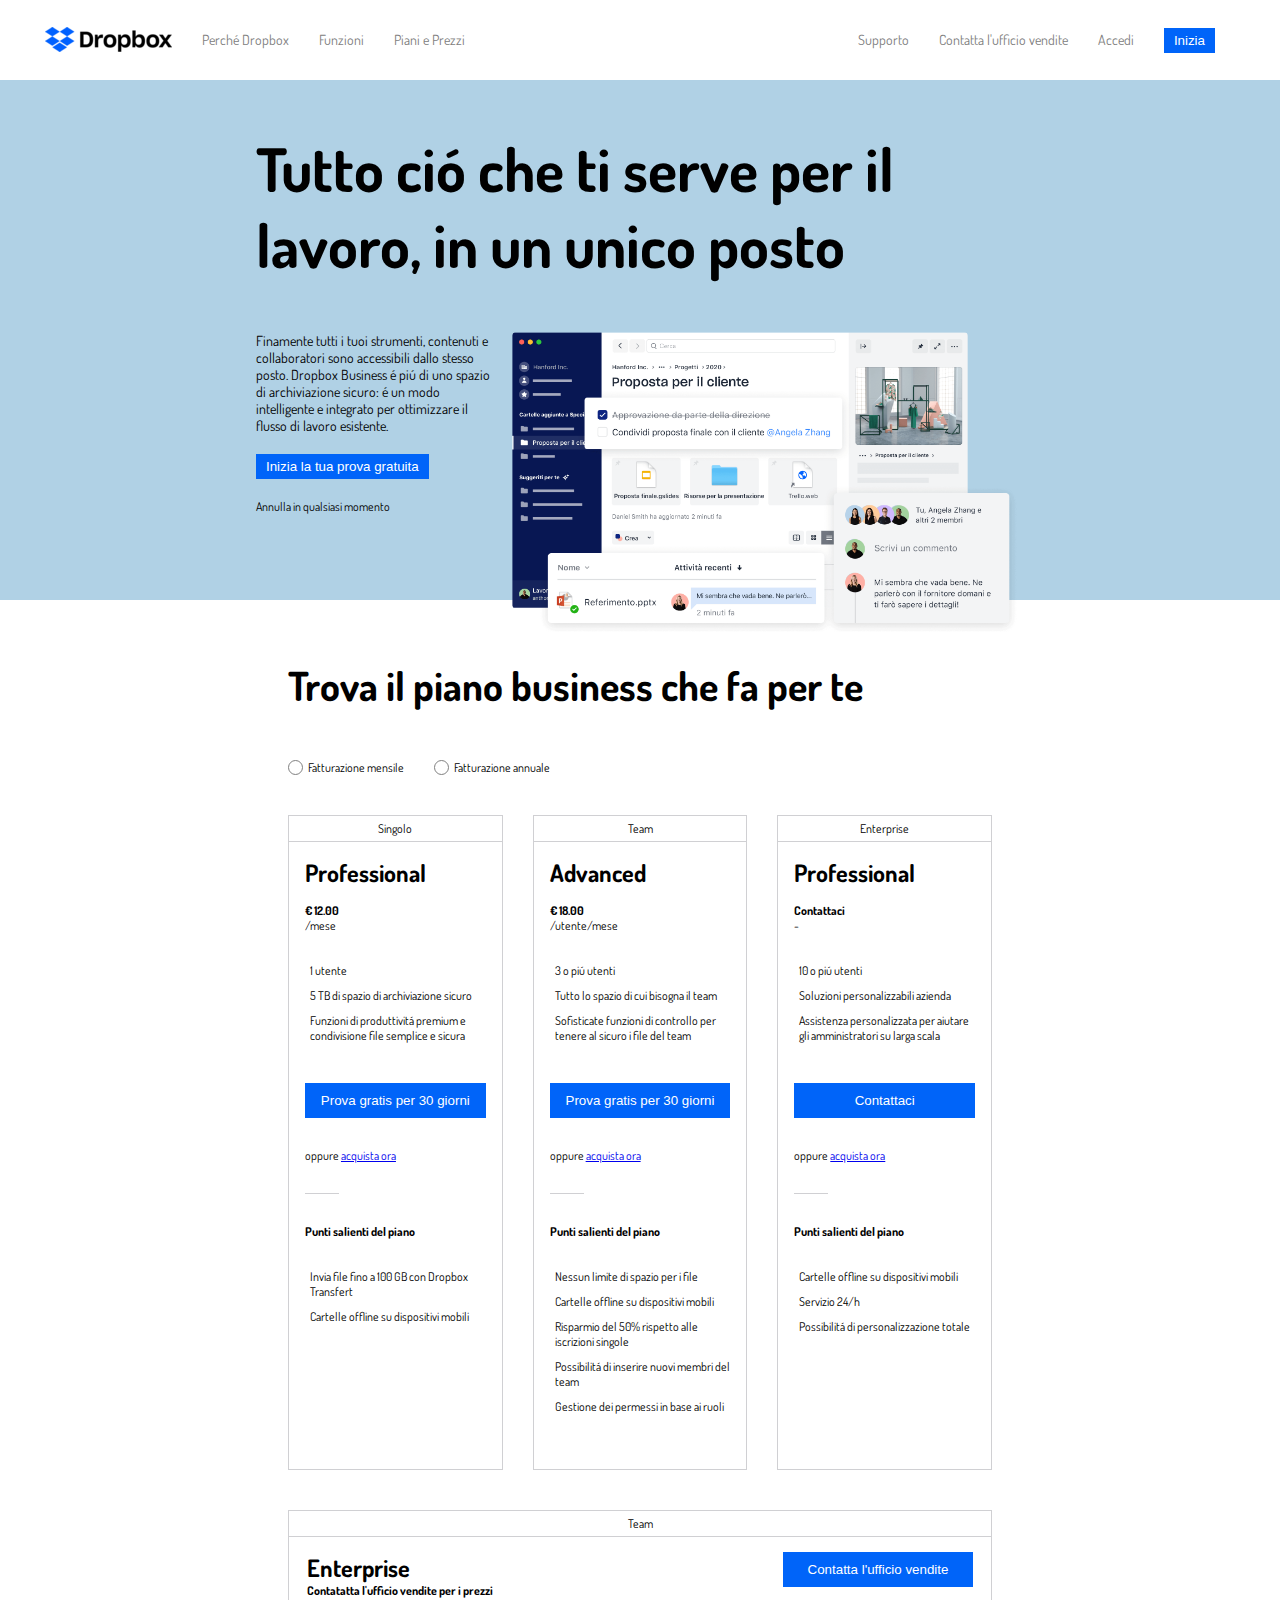
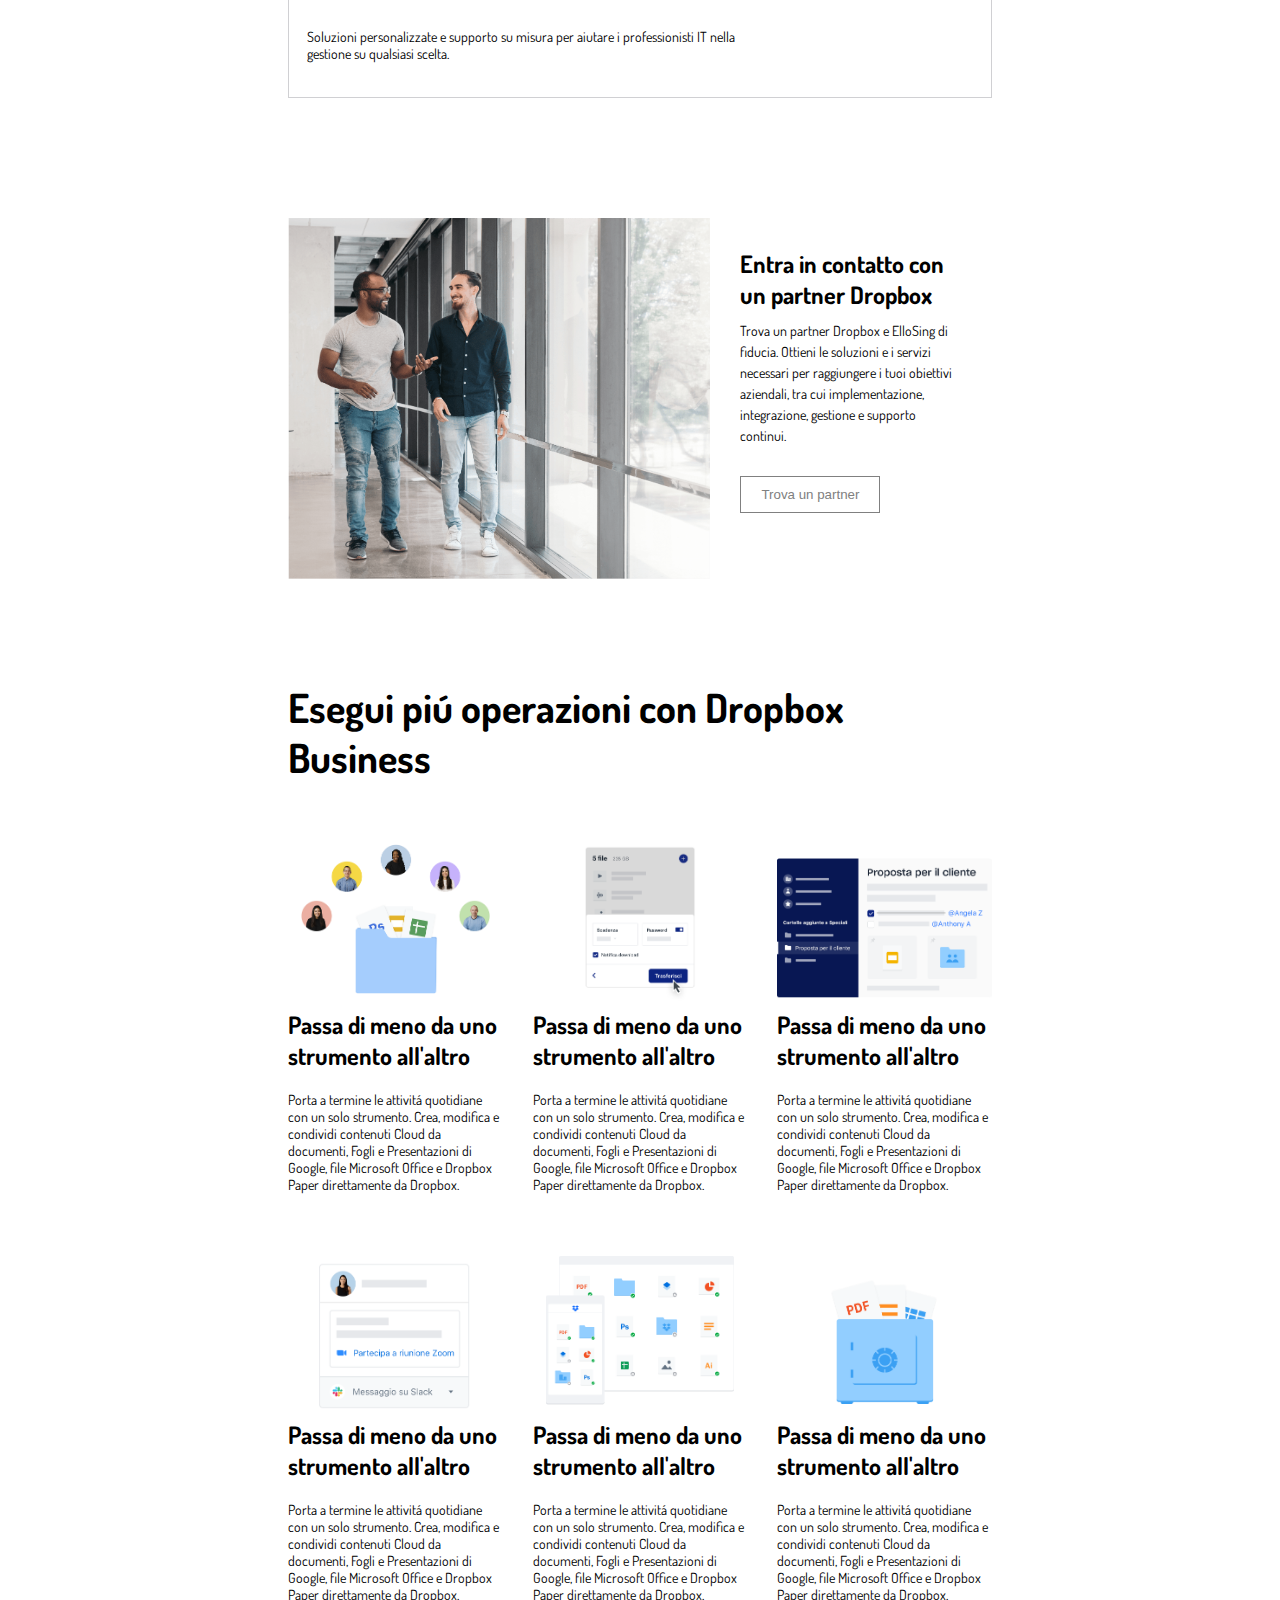
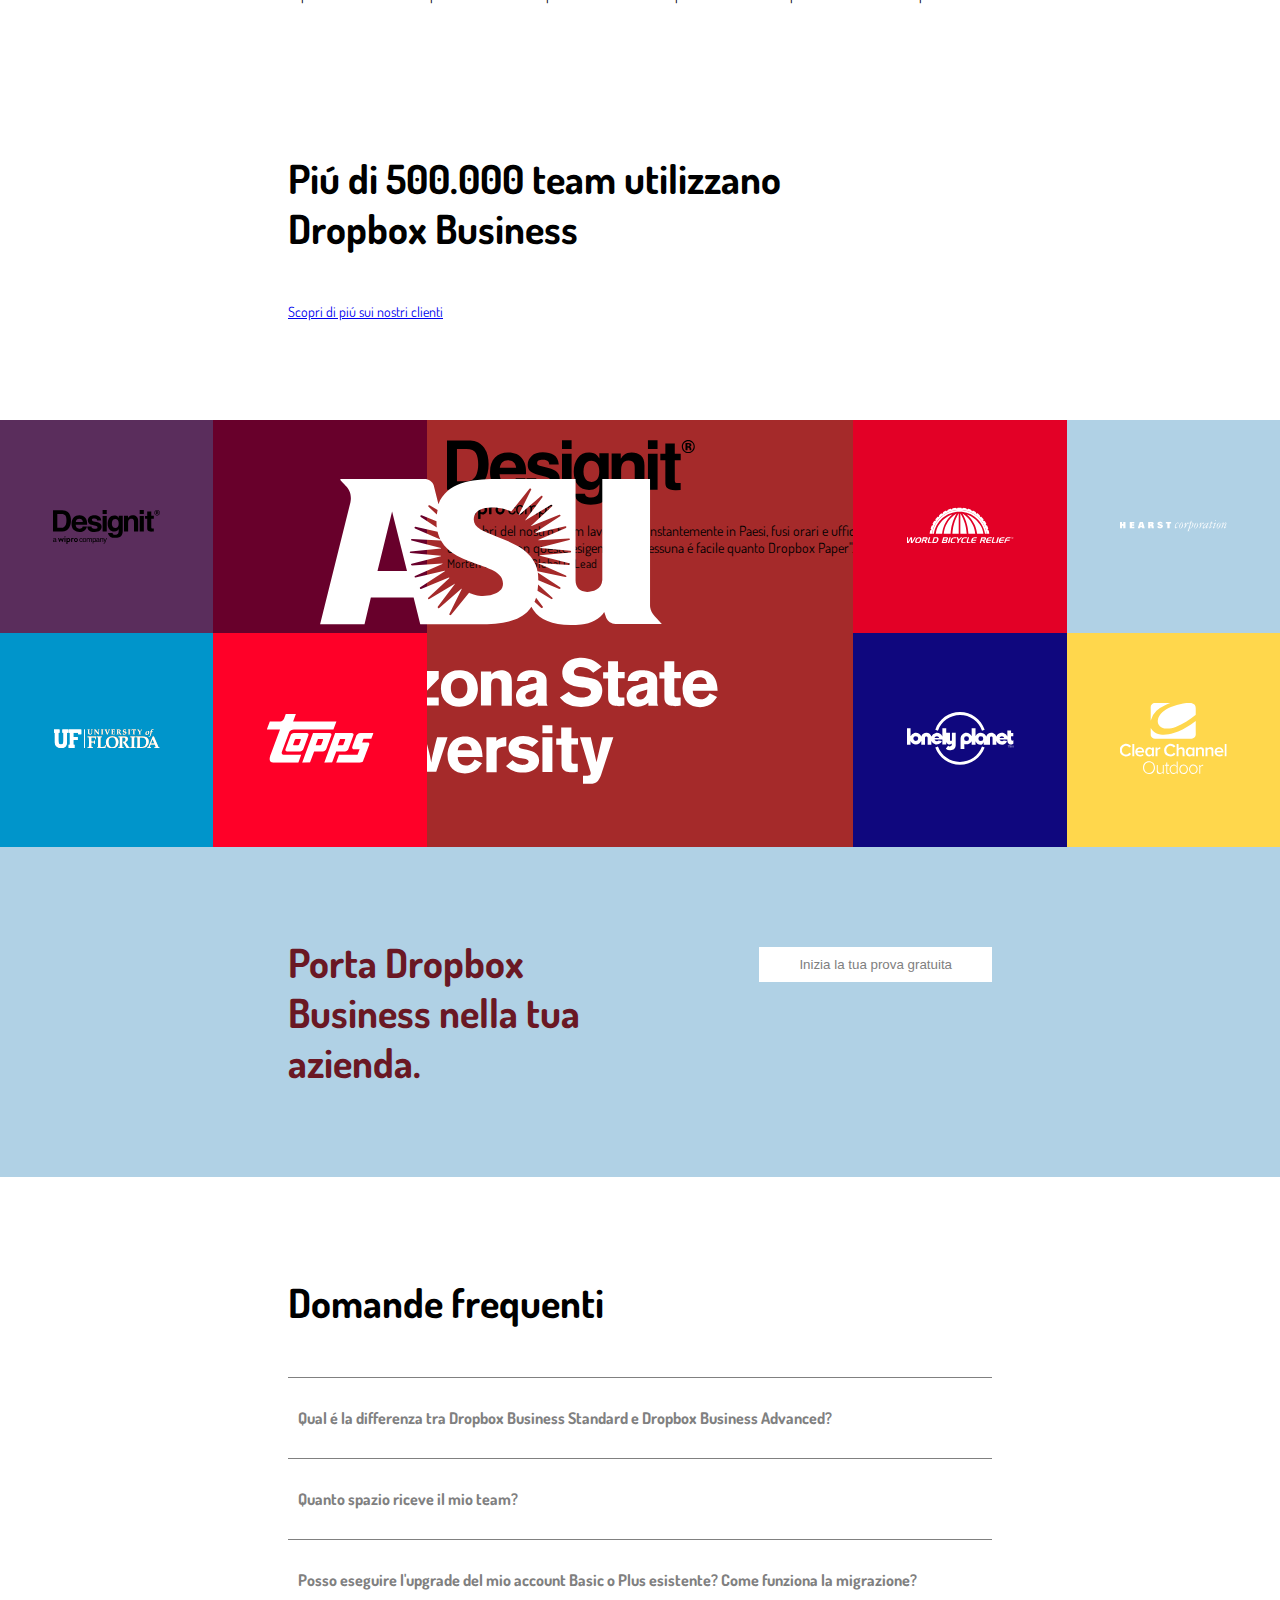
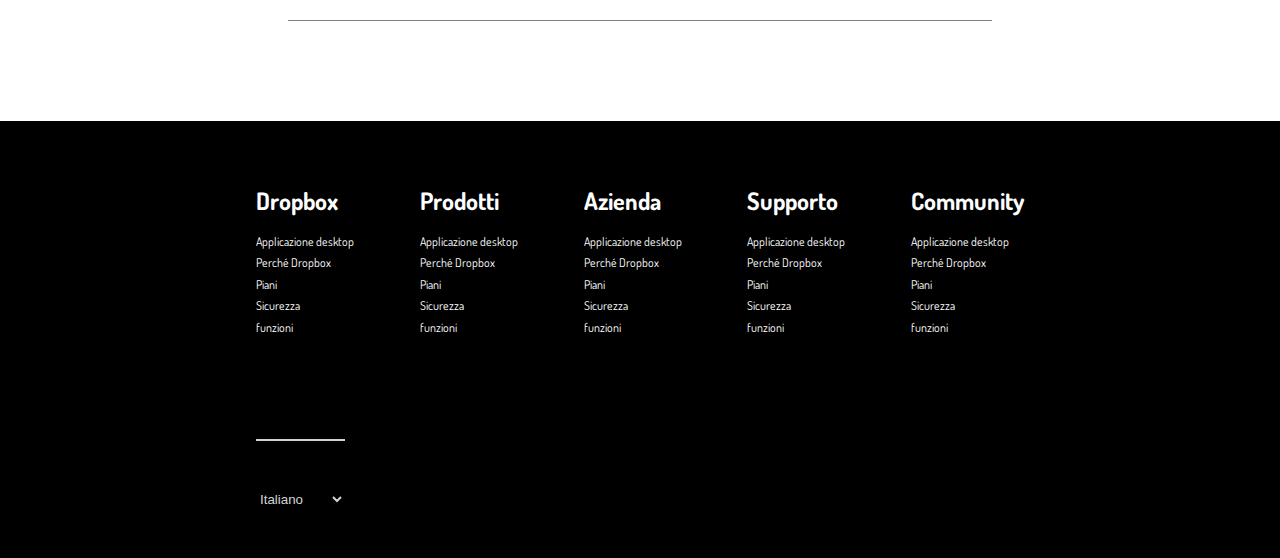
==== extra/index.html @ 679ef45b "extra inizio" ====
<!DOCTYPE html>
<html lang="en">
<head>
    <meta charset="UTF-8">
    <meta http-equiv="X-UA-Compatible" content="IE=edge">
    <meta name="viewport" content="width=device-width, initial-scale=1.0">
    <link rel="preconnect" href="https://fonts.googleapis.com">
    <link rel="preconnect" href="https://fonts.gstatic.com" crossorigin>
    <link href="https://fonts.googleapis.com/css2?family=Dosis:wght@400;700;800&display=swap" rel="stylesheet">
    <link rel="stylesheet" href="https://cdnjs.cloudflare.com/ajax/libs/font-awesome/6.3.0/css/all.min.css" integrity="sha512-SzlrxWUlpfuzQ+pcUCosxcglQRNAq/DZjVsC0lE40xsADsfeQoEypE+enwcOiGjk/bSuGGKHEyjSoQ1zVisanQ==" crossorigin="anonymous" referrerpolicy="no-referrer" />
    <link rel="stylesheet" href="css/style.css">
    <title>DropBox</title>
</head>
<body>
<!-- header -->
    <header>
        <menu class="flex">
            <!-- <div>      -->
                <ul class="flex">
                    <li><a id="logo" href="#"><img src="img/logo-small.png" alt="logo"></a></li>
                    <li><a class="menu" href="#">Perché Dropbox</a></li>
                    <li><a class="menu" href="#">Funzioni</a></li>
                    <li><a class="menu" href="#">Piani e Prezzi</a></li>
                </ul>
            <!-- </div> -->
            <!-- <div> -->
                <ul class="flex">
                    <li><a class="menu" href="#">Supporto</a></li>
                    <li><a class="menu" href="#">Contatta l'ufficio vendite</a></li>
                    <li><a class="menu" href="#">Accedi</a></li>
                    <li><a href="#"><button>Inizia</button></a></li>
                </ul>
                
            <!-- </div> -->
        </menu>
    </header>

    <!-- main -->
    <main>

        <!-- jumbotron -->
        <section id="jumbotron">
            <div class="center-box jumbotron">
                <h1>Tutto ció che ti serve per il lavoro, in un unico posto</h1>
                <div class="flex">
                    <div id="jumbo-txt">
                        <p>
                            Finamente tutti i tuoi strumenti, contenuti e collaboratori sono accessibili dallo stesso posto. Dropbox Business é piú di uno spazio di archiviazione sicuro: é un modo intelligente e integrato per ottimizzare il flusso di lavoro esistente.
                        </p>
                        <a href="#"><button>Inizia la tua prova gratuita</button></a>
                        <div>
                            Annulla in qualsiasi momento
                        </div>
                        <a href="#piani"><i class="fa-solid fa-arrow-down"></i></a>
                    </div>
                    
                    <div id="jumbo-img">
                        <img src="img/jumbo.png" alt="jumbo">
                    </div>
                </div>
            </div>
        </section>

        <!-- piani -->
        <section id="piani">
            <div class="center-box content piani">
                <!-- scelta fatturazione -->
                <h2>Trova il piano business che fa per te</h2>
                <div class="flex scelta-fatturazione">
                    <div class="circle" tabIndex="1"></div>
                    <span>Fatturazione mensile</span>
                    <div class="circle" tabIndex="2"></div>
                    <span>Fatturazione annuale</span>
                </div>
                <!-- i piani -->
                <div class="flex elenco-piani">

                    <!-- scheda 1 -->
                    <div class="scheda-piano">
                        
                        <div class="testa-scheda">
                            <span>
                                <i class="fa-solid fa-user"></i>
                                Singolo
                            </span>
                        </div>
                        <div class="corpo-scheda">
                            <div class="corpo-top">

                                <h4>Professional</h4>
                                <h5>&euro; 12.00</h5>
                                <div>/mese</div>
                                <ul>
                                    <li>
                                        <i class="fa-solid fa-user"></i>
                                        <span>1 utente</span>
                                    </li>
                                    <li>
                                        <i class="fa-solid fa-folder"></i> 
                                        <span>5 TB di spazio di archiviazione sicuro</span>
                                    </li>
                                    <li>
                                        <i class="fa-sharp fa-solid fa-share-nodes"></i>
                                        <span>Funzioni di produttivitá premium e condivisione file semplice e sicura</span>
                                    </li>
                                </ul>
                            </div>

                            <div class="corpo-bottom">

                                <a href="#"><button>Prova gratis per 30 giorni</button></a>
                                
                                <div class="acquista-ora">
                                    <span>oppure</span>
                                    <a class="underline" href="#">acquista ora</a>
                                </div>
                                
                                <h5>Punti salienti del piano</h5>
                                <ul>
                                    <li>
                                        <i class="fa-solid fa-check blue"></i>
                                        <span>Invia file fino a 100 GB con Dropbox Transfert</span>
                                    </li>
                                    <li>
                                        <i class="fa-solid fa-check blue"></i>
                                        <span>Cartelle offline su dispositivi mobili</span>
                                    </li>
                                </ul>
                            </div>
                        </div>
                            
                    </div>

                    <!-- scheda 2 -->
                    <div class="scheda-piano">
                        
                        <div class="testa-scheda">
                            <span>
                                <i class="fa-solid fa-users"></i>
                                Team
                            </span>
                        </div>
                        <div class="corpo-scheda">
                            <div class="corpo-top">

                                <h4>Advanced</h4>
                                <h5>&euro; 18.00</h5>
                                <div>/utente/mese</div>
                                <ul>
                                    <li>
                                        <i class="fa-solid fa-users"></i>
                                        <span>3 o piú utenti</span>
                                    </li>
                                    <li>
                                        <i class="fa-solid fa-folder"></i> 
                                        <span>Tutto lo spazio di cui bisogna il team</span>
                                    </li>
                                    <li>
                                        <i class="fa-sharp fa-solid fa-share-nodes"></i>
                                        <span>Sofisticate funzioni di controllo per tenere al sicuro i file del team</span>
                                    </li>
                                </ul>
                            </div>
                            <div class="corpo-bottom">

                                <a href="#"><button>Prova gratis per 30 giorni</button></a>
                                
                                <div class="acquista-ora">
                                    <span>oppure</span>
                                    <a class="underline" href="#">acquista ora</a>
                                </div>
                                
                                <h5>Punti salienti del piano</h5>
                                <ul>
                                    <li>
                                        <i class="fa-solid fa-check blue"></i>
                                        <span>Nessun limite di spazio per i file</span>
                                    </li>
                                    <li>
                                        <i class="fa-solid fa-check blue"></i>
                                        <span>Cartelle offline su dispositivi mobili</span>
                                    </li>
                                    <li>
                                        <i class="fa-solid fa-check blue"></i>
                                        <span>Risparmio del 50% rispetto alle iscrizioni singole</span>
                                    </li>
                                    <li>
                                        <i class="fa-solid fa-check blue"></i>
                                        <span>Possibilitá di inserire nuovi membri del team</span>
                                    </li>
                                    <li>
                                        <i class="fa-solid fa-check blue"></i>
                                        <span>Gestione dei permessi in base ai ruoli</span>
                                    </li>       
                                </ul>
                            </div>
                        </div>
                        
                    </div>
                    
                    <!-- scheda 3 -->
                    <div class="scheda-piano">
                        
                        <div class="testa-scheda">
                            <span>
                                <i class="fa-sharp fa-solid fa-building"></i>
                                Enterprise
                            </span>
                        </div>
                        <div class="corpo-scheda">
                            <div class="corpo-top">

                                <h4>Professional</h4>
                                <h5>Contattaci</h5>
                                <div>-</div>
                                <ul>
                                    <li>
                                        <i class="fa-solid fa-user"></i>
                                        <span>10 o piú utenti</span>
                                    </li>
                                    <li>
                                        <i class="fa-solid fa-folder"></i> 
                                        <span>Soluzioni personalizzabili azienda</span>
                                    </li>
                                    <li>
                                        <i class="fa-sharp fa-solid fa-share-nodes"></i>
                                        <span>Assistenza personalizzata per aiutare gli amministratori su larga scala</span>
                                    </li>
                                </ul>
                            </div>
                            <div class="corpo-bottom">

                                
                                <a href="#"><button>Contattaci</button></a>
                                
                                <div class="acquista-ora">
                                    <span>oppure</span>
                                    <a class="underline" href="#">acquista ora</a>
                                </div>
                                
                                <h5>Punti salienti del piano</h5>
                                <ul>
                                    <li>
                                        <i class="fa-solid fa-check blue"></i>
                                        <span>Cartelle offline su dispositivi mobili</span>
                                    </li>
                                    <li>
                                        <i class="fa-solid fa-check blue"></i>
                                        <span>Servizio 24/h</span>
                                    </li>
                                    <li>
                                        <i class="fa-solid fa-check blue"></i>
                                        <span>Possibilitá di personalizzazione totale</span>
                                    </li>
                                </ul>
                            </div>
                        </div>
                        
                    </div>
                </div>
                <!-- scheda bottom -->
                <div class="scheda-bottom scheda-piano">
                    <div class="testa-scheda">
                        <div></div>
                        <span>
                            <i class="fa-sharp fa-solid fa-building"></i>
                            Team
                        </span>
                    </div>
                    <div class="corpo-scheda-bottom flex">
                        
                            <div>
                                <h4>Enterprise</h4>
                                <h5>Contatatta l'ufficio vendite per i prezzi</h5>
                                <p>Soluzioni personalizzate e supporto su misura per aiutare i professionisti IT nella gestione su qualsiasi scelta.</p>
                            </div>
                            <a href="#"><button>Contatta l'ufficio vendite</button></a>
                        

                    </div>
                </div>
                
            </div>
        </section>
        <!-- partner -->
        <section class="partner">
            <div class="center-box content flex">
                <div class="partner-img">
                    <img src="img/partner.png" alt="partner">
                </div>
                <div class="partner-txt">
                    <h4>Entra in contatto con un partner Dropbox</h4>
                    <p>Trova un partner Dropbox e ElloSing di fiducia. Ottieni le soluzioni e i servizi necessari per raggiungere i tuoi obiettivi aziendali, tra cui implementazione, integrazione, gestione e supporto continui.</p>
                    <a href="#"><button>Trova un partner</button></a>
                </div>
            </div>
        </section>
        <!-- operazioni -->
        <section class="operazioni">
            <div class="center-box content">
                <h2>Esegui piú operazioni con Dropbox Business</h2>
                <div class="flex">
                    <!-- scheda operazioni -->
                    <div class="scheda-business">
                        <div class="business-img">
                            <img src="img/business-feature-switching-tools.png" alt="strumenti">
                        </div>
                        <h4>Passa di meno da uno strumento all'altro</h4>
                        <p>Porta a termine le attivitá quotidiane con un solo strumento. Crea, modifica e condividi contenuti Cloud da documenti, Fogli e Presentazioni di Google, file Microsoft Office e Dropbox Paper direttamente da Dropbox.</p>
                    </div>
                    <!-- scheda operazioni -->
                    <div class="scheda-business">
                        <div class="business-img">
                            <img src="img/business-feature-send-files-it.png" alt="send">
                        </div>
                        <h4>Passa di meno da uno strumento all'altro</h4>
                        <p>Porta a termine le attivitá quotidiane con un solo strumento. Crea, modifica e condividi contenuti Cloud da documenti, Fogli e Presentazioni di Google, file Microsoft Office e Dropbox Paper direttamente da Dropbox.</p>
                    </div>
                    <!-- scheda operazioni -->
                    <div class="scheda-business">
                        <div class="business-img">
                            <img src="img/business-feature-coordinate-it.png" alt="coordinate">
                        </div>
                        <h4>Passa di meno da uno strumento all'altro</h4>
                        <p>Porta a termine le attivitá quotidiane con un solo strumento. Crea, modifica e condividi contenuti Cloud da documenti, Fogli e Presentazioni di Google, file Microsoft Office e Dropbox Paper direttamente da Dropbox.</p>
                    </div>    
                    <!-- scheda operazioni -->
                    <div class="scheda-business">
                        <div class="business-img">
                            <img src="img/business-feature-integrations-it.png" alt="integration">
                        </div>
                        <h4>Passa di meno da uno strumento all'altro</h4>
                        <p>Porta a termine le attivitá quotidiane con un solo strumento. Crea, modifica e condividi contenuti Cloud da documenti, Fogli e Presentazioni di Google, file Microsoft Office e Dropbox Paper direttamente da Dropbox.</p>
                    </div>
                    <!-- scheda operazioni -->
                    <div class="scheda-business">
                        <div class="business-img">
                            <img src="img/business-feature-multi-device.png" alt="multi-device">
                        </div>
                        <h4>Passa di meno da uno strumento all'altro</h4>
                        <p>Porta a termine le attivitá quotidiane con un solo strumento. Crea, modifica e condividi contenuti Cloud da documenti, Fogli e Presentazioni di Google, file Microsoft Office e Dropbox Paper direttamente da Dropbox.</p>
                    </div>
                    <!-- scheda operazioni -->
                    <div class="scheda-business">
                        <div class="business-img">
                            <img src="img/business-feature-security.png" alt="security">
                        </div>
                        <h4>Passa di meno da uno strumento all'altro</h4>
                        <p>Porta a termine le attivitá quotidiane con un solo strumento. Crea, modifica e condividi contenuti Cloud da documenti, Fogli e Presentazioni di Google, file Microsoft Office e Dropbox Paper direttamente da Dropbox.</p>
                    </div>                     
                    
                </div>
            </div>

        </section>
        <!-- clinenti -->
        <section class="clienti">
            <!-- titolo clienti -->
            <div class="center-box content">
                <h2>Piú di 500.000 team utilizzano</h2>
                <h2>Dropbox Business</h2>
                <div class="scopri">
                    <a href="#">Scopri di piú sui nostri clienti</a>
                </div>
            </div>

            <!-- clienti elemento grande-->

            <div id="elemento-grande" class="flex">
                <!-- parte sx -->
                <div class="loghi flex">

                    <div class="logo-cliente-sfondo green" tabIndex="3">

                        <div class="scheda-cliente-nuova">
                            <div class="logo-scheda-nuova">
                                <img src="img/designit.svg" alt="desegnit">
                            </div>
                            <p>"Imembri del nostro team lavorano constantemente in Paesi, fusi orari e uffici diversi. Ora molte soluzioni sono compatibili con queste esigenze, ma nessuna é facile quanto Dropbox e Dropbox Paper. Ora molte soluzioni sono compatibili con queste esigenze, ma nessuna é facile quanto Dropbox Paper".</p>
                            <span>Morten Thomsen, Global IT Lead</span>
                        </div>
  
                    </div>



                    <div class="logo-cliente-sfondo darkred" tabIndex="4">
                        <div class="img-cliente">
                            <img class="white" src="img/arizona_state_university.svg" alt="designit">
                        </div>
                    </div>

                    <div class="logo-cliente lightblue" tabIndex="5">
                        <div class="img-cliente ">
                            <img class="white" src="img/university_of_florida.svg" alt="designit">
                        </div>
                    </div>
                    
                    <div class="logo-cliente red-sx" tabIndex="6">
                        <div class="img-cliente">
                            <img class="white" src="img/topps.svg" alt="designit">
                        </div>
                    </div>
                </div>
                <!-- parte centro -->
                <div class="loghi description">
                    <div class="center-schede">

                        <div class="scheda-azienda designit">
                            <div class="logo-scheda">
                                <img src="img/designit.svg" alt="desegnit">
                            </div>
                            <p>"Imembri del nostro team lavorano constantemente in Paesi, fusi orari e uffici diversi. Ora molte soluzioni sono compatibili con queste esigenze, ma nessuna é facile quanto Dropbox e Dropbox Paper. Ora molte soluzioni sono compatibili con queste esigenze, ma nessuna é facile quanto Dropbox Paper".</p>
                            <span>Morten Thomsen, Global IT Lead</span>
                        </div>

                        <div class="scheda-azienda asu">
                            <div class="logo-scheda">
                                <img src="img/arizona_state_university.svg" alt="asu">
                            </div>
                            <p>"Imembri del nostro team lavorano constantemente in Paesi, fusi orari e uffici diversi. Ora molte soluzioni sono compatibili con queste esigenze, ma nessuna é facile quanto Dropbox e Dropbox Paper. Ora molte soluzioni sono compatibili con queste esigenze, ma nessuna é facile quanto Dropbox Paper".</p>
                            <span>Morten Thomsen, Global IT Lead</span>
                        </div>
                        
                        <div class="scheda-azienda uf">
                            <div class="logo-scheda">
                                <img src="img/university_of_florida.svg" alt="uf">
                            </div>
                            <p>"Imembri del nostro team lavorano constantemente in Paesi, fusi orari e uffici diversi. Ora molte soluzioni sono compatibili con queste esigenze, ma nessuna é facile quanto Dropbox e Dropbox Paper. Ora molte soluzioni sono compatibili con queste esigenze, ma nessuna é facile quanto Dropbox Paper".</p>
                            <span>Morten Thomsen, Global IT Lead</span>
                        </div>

                        <div class="scheda-azienda topps">
                            <div class="logo-scheda">
                                <img src="img/topps.svg" alt="topps">
                            </div>
                            <p>"Imembri del nostro team lavorano constantemente in Paesi, fusi orari e uffici diversi. Ora molte soluzioni sono compatibili con queste esigenze, ma nessuna é facile quanto Dropbox e Dropbox Paper. Ora molte soluzioni sono compatibili con queste esigenze, ma nessuna é facile quanto Dropbox Paper".</p>
                            <span>Morten Thomsen, Global IT Lead</span>
                        </div>   

                        <div class="scheda-azienda world">
                            <div class="logo-scheda">
                                <img src="img/world_bicycle_relief.svg" alt="world">
                            </div>
                            <p>"Imembri del nostro team lavorano constantemente in Paesi, fusi orari e uffici diversi. Ora molte soluzioni sono compatibili con queste esigenze, ma nessuna é facile quanto Dropbox e Dropbox Paper. Ora molte soluzioni sono compatibili con queste esigenze, ma nessuna é facile quanto Dropbox Paper".</p>
                            <span>Morten Thomsen, Global IT Lead</span>
                        </div>

                        <div class="scheda-azienda hearst">
                            <div class="logo-scheda">
                                <img src="img/hearst_corp.svg" alt="hearst">
                            </div>
                            <p>"Imembri del nostro team lavorano constantemente in Paesi, fusi orari e uffici diversi. Ora molte soluzioni sono compatibili con queste esigenze, ma nessuna é facile quanto Dropbox e Dropbox Paper. Ora molte soluzioni sono compatibili con queste esigenze, ma nessuna é facile quanto Dropbox Paper".</p>
                            <span>Morten Thomsen, Global IT Lead</span>
                        </div>
                        
                        <div class="scheda-azienda lonely">
                            <div class="logo-scheda">
                                <img src="img/lonely_planet.svg" alt="lonely">
                            </div>
                            <p>"Imembri del nostro team lavorano constantemente in Paesi, fusi orari e uffici diversi. Ora molte soluzioni sono compatibili con queste esigenze, ma nessuna é facile quanto Dropbox e Dropbox Paper. Ora molte soluzioni sono compatibili con queste esigenze, ma nessuna é facile quanto Dropbox Paper".</p>
                            <span>Morten Thomsen, Global IT Lead</span>
                        </div>

                        <div class="scheda-azienda clear">
                            <div class="logo-scheda">
                                <img src="img/clear_channel.svg" alt="clear">
                            </div>
                            <p>"Imembri del nostro team lavorano constantemente in Paesi, fusi orari e uffici diversi. Ora molte soluzioni sono compatibili con queste esigenze, ma nessuna é facile quanto Dropbox e Dropbox Paper. Ora molte soluzioni sono compatibili con queste esigenze, ma nessuna é facile quanto Dropbox Paper".</p>
                            <span>Morten Thomsen, Global IT Lead</span>
                        </div> 


                    </div>
                </div>
                <!-- parte dx -->
                <div class="loghi flex">

                    <div class="logo-cliente red-dx" tabIndex="7">
                        <div class="img-cliente">
                            <img class="white" src="img/world_bicycle_relief.svg" alt="designit">
                        </div>
                    </div>

                    <div class="logo-cliente lightgrey" tabIndex="8">
                        <div class="img-cliente">
                            <img class="white" src="img/hearst_corp.svg" alt="designit">
                        </div>
                    </div>
                    
                    <div class="logo-cliente darkblue" tabIndex="9">
                        <div class="img-cliente">
                            <img class="white" src="img/lonely_planet.svg" alt="designit">
                        </div>
                    </div>
                    
                    <div class="logo-cliente yellow" tabIndex="10">
                        <div class="img-cliente">
                            <img class="white" src="img/clear_channel.svg" alt="designit">
                        </div>
                    </div>
                </div>
            </div>

            <!-- clienti bottom -->
            <div id="clienti-bottom">
                <div class="flex center-box content">
                    <div class="clienti-bottom-title">
                        <h2>Porta Dropbox Business nella tua azienda.</h2>
                    </div>
                    <div class="clienti-bottom-button">
                        <a href="#"><button>Inizia la tua prova gratuita</button></a>
                    </div>
                </div>
            </div>
        </section>
        <!-- domande frequenti -->
        <section class="faq">
            <div class="center-box content">
                <h2>Domande frequenti</h2>
                <!-- domanda -->
                <div class="domanda" tabIndex="7">
                    <span>Qual é la differenza tra Dropbox Business Standard e Dropbox Business Advanced?</span>
                    <div class="mini-arrow">
                        <i class="fa-solid fa-angle-down"></i>
                    </div>
                    <div class="risposta">
                        Dropbox offre tre piani per soddisfare le esigenze del tuo team. Il piano Standard offre al tuo team 5.000 GB di spazio di archiviazione condiviso. Per i team che hanno bisogno di più spazio, i piani Advanced ed Enterprise offrono tutto lo spazio necessario.
                    </div>
                </div>
                <!-- domanda -->
                <div class="domanda" tabIndex="7">
                    <span>Quanto spazio riceve il mio team?</span>
                    <div class="mini-arrow">
                        <i class="fa-solid fa-angle-down"></i>
                    </div>
                    <div class="risposta">
                        Dropbox offre tre piani unici per i team in base alle tue esigenze. Il piano Standard fornisce 5.000 GB di spazio di archiviazione condiviso. Per i team che hanno bisogno di più spazio, i nostri piani Advanced ed Enterprise offrono archiviazione illimitata.
                    </div>
                </div>
                <!-- domanda -->
                <div class="domanda" tabIndex="7">
                    <span>Posso eseguire l'upgrade del mio account Basic o Plus esistente? Come funziona la migrazione?</span>
                    <div class="mini-arrow">
                        <i class="fa-solid fa-angle-down"></i>
                    </div>
                    <div class="risposta">
                        Se usi già Dropbox, passare a un piano per team è facile. I tuoi contenuti non subiranno alcuna modifica. I file non verranno spostati e tutte le impostazioni (ad esempio le relazioni tra cartelle condivise e dispositivi collegati) rimarranno invariate. Per gli amministratori: i membri del team che già usano Dropbox usufruiranno della stessa esperienza, mentre a tutti gli utenti che non dispongono di un account Dropbox verrà chiesto di registrarsi quando invii un invito. Per gli utenti Plus che passano a un piano per team, tutto il credito residuo sarà restituito sotto forma di rimborso proporzionale sul metodo di pagamento originale.
                    </div>
                </div>
            </div>
        </section>
    </main>
    
    
    <!-- footer -->
    <footer>
        <div class="center-box footer">
            
            <!-- top -->
            <div class="flex">
                <ul>
                    <li>Dropbox</li>
                    <li><a href="#">Applicazione desktop</a></li>
                    <li><a href="#">Perché Dropbox</a></li>
                    <li><a href="#">Piani</a></li>
                    <li><a href="#">Sicurezza</a></li>
                    <li><a href="#">funzioni</a></li>
                </ul>
                <ul>
                    <li>Prodotti</li>
                    <li><a href="#">Applicazione desktop</a></li>
                    <li><a href="#">Perché Dropbox</a></li>
                    <li><a href="#">Piani</a></li>
                    <li><a href="#">Sicurezza</a></li>
                    <li><a href="#">funzioni</a></li>
                </ul>
                <ul>
                    <li>Azienda</li>
                    <li><a href="#">Applicazione desktop</a></li>
                    <li><a href="#">Perché Dropbox</a></li>
                    <li><a href="#">Piani</a></li>
                    <li><a href="#">Sicurezza</a></li>
                    <li><a href="#">funzioni</a></li>
                </ul>
                <ul>
                    <li>Supporto</li>
                    <li><a href="#">Applicazione desktop</a></li>
                    <li><a href="#">Perché Dropbox</a></li>
                    <li><a href="#">Piani</a></li>
                    <li><a href="#">Sicurezza</a></li>
                    <li><a href="#">funzioni</a></li>
                </ul>
                <ul>
                    <li>Community</li>
                    <li><a href="#">Applicazione desktop</a></li>
                    <li><a href="#">Perché Dropbox</a></li>
                    <li><a href="#">Piani</a></li>
                    <li><a href="#">Sicurezza</a></li>
                    <li><a href="#">funzioni</a></li>
                </ul>       
                
                
            </div>
            <!-- Bottom -->
            <div class="lingua">
                <i class="fa-sharp fa-solid fa-earth-europe"></i>
                <select name="langua" id="lang">
                    <option>Italiano</option>
                    <option>Inglese</option>
                    <option>Francese</option>
                    <option>Portoghese</option>
                    <option>Tedesco</option>
                </select>
            </div>
            
        </div>
        
    </footer>


</body>
</html>
---- extra/css/style.css ----
/* regole generali */
*{
    margin: 0;
    padding: 0;
    box-sizing: border-box;
}

body{
    font-family: 'Dosis', sans-serif;
    font-size: 12px;
}

h2{
    font-size: 40px;
}

h4{
    font-size: 24px;
}

h5{
    font-size: 12px;
}
p{
    font-size: 14px;
}
.flex{
    display: flex;
}
ul{
    list-style: none;
}

a{
    text-decoration: none;
}

.underline{
    text-decoration: underline;
}

.blue{
    color: rgb(0, 100, 249);
}

button{
    color: white;
    background-color: rgb(0, 100, 249);
    border: 0;
    padding: 5px 10px;
    /* transition: background-color 0.2s linear; */
    cursor: pointer;
}


button:hover{
    background-color:  rgba(0, 99, 249, 0.6);;
}

.container-total{
    max-width: 1200px;
    margin: 0 auto;
}

.center-box
{
    margin: 0 auto;
    max-width: 1024px;
}
/* regole header */

header{
    background-color: white;
    position: fixed;
    z-index: 90;
    height: 80px;
    width: 100%;
    padding-right: 20px;
}

header > menu.flex{
    justify-content: space-between;
    flex-wrap: wrap;
    /* align-items: center; */
    /* width: 100%;
    height: 100%; */
    max-width: 1200px;
    font-size: 14px;
    margin: 0 auto;
}

header > menu > ul{
    height: 100%;
}

header > menu ul{
    align-items: center;
}

header > menu li{
    height: 80px;
}

header > menu a{
    color: gray;
    padding: 0 15px;
    display: inline-block;
    height: 80px;
    /* background-color: brown; */
    line-height: 80px;
}

#logo{
    padding-top: 7px;
}

    /* interactions header */

header a.menu:hover{
    background-color: rgba(0, 99, 249, 0.1);
    border-bottom: 2px solid rgb(0, 100, 249);
}


/* main */

.center-box.content{
    width: 55%;
}

    /* jumbotron */
#jumbotron{
    background-color: rgb(176, 209, 229);
    width: 100%;
    height: 600px;
    padding-top: 130px;
}

.center-box.jumbotron{
    width: 60%;
}

main #jumbotron h1{
    font-size: 60px;
    margin-bottom: 50px;
}
#jumbo-txt{
    flex-basis: 40%;
}
#jumbo-img{
    flex-basis: 60%;
    height: 300px;
}
main #jumbo-img img{
    
    max-height: 100%;
    
    
}

#jumbo-txt{
    max-height: 100%;
}

#jumbotron button{
    margin: 20px 0;
}

#jumbotron i{
    font-size: 30px;
    margin: 50px 0 10px 0;
    color: black;
}
/* interaction jumbotron */

#jumbotron i:hover{
color: white;
}

    /* piani */

.center-box.piani{  
    padding:60px 0;
    margin-bottom: 60px;
}

.piani .scelta-fatturazione{
   
    align-items: center;
    margin: 50px 0 40px 0;
}

.piani .circle{
    height: 15px;
    width: 15px;
    border-radius: 50%;
    cursor: pointer;
    outline-offset: -3px;
    border: 1px solid gray;
}


.scelta-fatturazione span{
    margin-right: 30px;
    margin-left: 5px;
}


.piani .elenco-piani{
    justify-content: space-between;
}
.piani .scheda-piano{
    flex-basis: calc(100%/3 - 20px);
    border: 1px solid rgb(208, 208, 211);
}
.scheda-piano .testa-scheda{
    text-align: center;
    padding: 5px 0;
    border-bottom: 1px solid rgb(208, 208, 211);;
}
.scheda-piano .corpo-scheda{
    padding: 15px 0;
    width: 85%;
    margin: 0 auto;
}

.corpo-scheda h4{
    margin-bottom: 15px;
}


.corpo-scheda ul{
    padding: 30px 0;
}

.corpo-scheda ul > li{
    margin-bottom: 10px;
    display: flex;
    gap: 5px;
}

.scheda-piano .corpo-scheda button{
    width: 100%;
    padding: 10px 0;
}

.corpo-scheda li > i{
    line-height: 140%;
}


.acquista-ora > span{
    display: inline-block;
    padding: 30px 0;
    margin-bottom: 30px;
    border-bottom: 1px solid rgb(208, 208, 211);;
}

.piani .scheda-bottom{
    margin-top: 40px;
}

.scheda-bottom .corpo-scheda-bottom{
    padding: 15px 0;
    width: 95%;
    margin: 0 auto;
    justify-content: space-between;

}
.corpo-scheda-bottom > div{
    flex-basis: calc((100%/3)*2);
}

.corpo-scheda-bottom button{
    padding: 10px 25px;
}
.corpo-scheda-bottom p{
    margin-top: 30px;
    margin-bottom: 20px;
}


/* interaction piani */

.circle:focus{
    outline: 4px solid rgb(0, 99, 249);
  }

/* partner */

.partner{
    margin-bottom: 100px;
}

.partner .partner-img{
    flex-basis: 60%;
}
.partner .partner-txt{
    flex-basis: 40%;
    padding: 30px 30px;
}

.partner .partner-img > img{
    max-width: 100%;
}

.partner .partner-txt p{
    line-height: 150%;
    padding: 10px 0 30px 0;
}

.partner .partner-txt button{
    padding: 10px 20px;
    color: gray;
    border: 1px solid grey;
    background-color: white;
}

/* partner interactions */
.partner .partner-txt button:hover{

    background-color: rgba(0, 99, 249, 0.1);
}

/* operazioni */

.operazioni{
    margin-bottom: 100px;
}

.operazioni div.flex{
    justify-content: space-between;
    flex-wrap: wrap;
}

.operazioni h2{
    margin-bottom: 50px;
}

.operazioni div.scheda-business{
    flex-basis: calc(100%/3 - 20px);
    margin-bottom: 50px;
}

.operazioni .business-img{
    width: 100%;
}
.operazioni .business-img img{
    max-width: 100%;
}
.operazioni h4{
    margin-bottom: 20px;
}

/* clienti */

.clienti{
    width: 100%;
}
.clienti a{
    text-decoration: underline;
    font-size: 14px;
}
.clienti .scopri{
    margin-top: 50px;
    margin-bottom: 100px;
}

/* clienti elemento grande */


.clienti .loghi {
    flex-basis: calc(100%/3);
    flex-wrap: wrap;
}

/* modifiche */

#elemento-grande{
    position: relative;
}

.clienti .logo-cliente-sfondo{
    flex-basis: 50%;
    padding-top: 50%;
    outline-offset: -10px;
    cursor: pointer;
    outline-offset: -10px;
    background-repeat: no-repeat;
    background-size: 50%;
    background-position-x: center;
    background-position-y: center;
    /* filter: invert(100%); */
}

.scheda-cliente-nuova{
    position: absolute;
    background-color: brown;
    padding: 20px 20px;
    height: 100%;
    width: 100%;
    top: 0;
    left: calc(100%/3);
}

.logo-scheda-nuova{
    width: 20%;
}

.logo-scheda-nuova img{
    max-width: 200%;
}

.clienti .logo-cliente-sfondo.green{
    background-color: rgb(90, 45, 92);
    background-image: url(../img/designit.svg);
    
}

.logo-cliente-sfondo:focus{
    outline: 10px solid rgba(0, 0, 0, 0.5);
    
  }


/* vecchio */

.clienti .logo-cliente{
    flex-basis: 50%;
    padding-top: 50%;
    position: relative;
    outline-offset: -10px;
    cursor: pointer;
}

.clienti .img-cliente{
    position: absolute;
    top: 50%;
    left: 50%;
    transform: translate(-50%, -50%);
    width: 50%;
    
}
.clienti img.white{
    filter: invert(1);
}
.clienti img{
    
    max-width: 100%;
}
.logo-cliente a{

    cursor: pointer;
}

/* schede clienti */

.description .center-schede{
    width: 85%;
    margin: 35px auto;
    color: lightslategray;
}

.logo-scheda{
    width: 25%;
    border-bottom: 1px solid rgb(225, 225, 226);
    padding-bottom: 30px;
}
.logo-scheda img{
    max-width: 200%;
}

.scheda-azienda p{
    padding: 30px 0;
    
}

.asu, .uf, .topps, .world, .hearst, .lonely, .clear{
    display: none;
}





/* colori sx */
.green{
    background-color: rgb(152, 212, 158);
}
.darkred{
    background-color: rgb(104, 0, 43);
}
.lightblue{
    background-color: rgb(0, 149, 203);
}
.red-sx{
    background-color: rgb(255, 0, 40);
}
/* colori dx */
.red-dx{
    background-color: rgb(227, 0, 38);
}
.lightgrey{
    background-color: rgb(176, 209, 229);
}
.darkblue{
    background-color: rgb(15, 7, 126);
}
.yellow{
    background-color: rgb(255, 215, 76);
}

/* colore centro */

.loghi.description{
    background-color: rgb(245, 245, 245);
}

/* clienti bottom */

#clienti-bottom{
    
    background-color: rgb(176, 209, 229);
    justify-content: space-between;
}

#clienti-bottom > div{
    padding: 90px 0;
}

.clienti-bottom-title{
    flex-basis: 50%;
}
.clienti-bottom-button{
    flex-basis: 50%;
    text-align: end;   
}

.clienti-bottom-title{
    color: rgb(106, 24, 36);
}
.clienti-bottom-button button{
    margin-top: 10px;
    padding: 10px 40px;
    background-color: rgb(255, 255, 255);
    color: gray;
}

/* interaction clienti */

.logo-cliente:focus{
    outline: 10px solid rgba(255, 255, 255, 0.5);
    
  }

  .clienti-bottom-button button:hover{
    background-color: rgba(255, 255, 255, 0.8);
  }


  /* faq */

.faq{
    padding: 100px 0;
}
.faq > .content{
    border-bottom: 1px solid gray;
}

.faq h2{
    margin-bottom: 50px;
    max-width: 80%;
}

.faq .domanda{
    position: relative;
    border-top: 1px solid gray;
    padding: 30px 10px;
    font-size: 16px;
    font-weight: bold;
    color: gray;
}

.faq .fa-angle-down{
    font-size: 12px;
    color: black;  
}

.faq .mini-arrow{
    position: absolute;
    top: 30px;
    right: 30px;
    transition: transform 0.2s linear;
}

.faq .risposta{
    padding-top: 30px;
    font-weight: 500;
    max-width: 85%;
    display: none;
}

/* interaction faq */

.faq .domanda:hover{
    background-color: rgba(176, 209, 229, 0.4);
}
.faq .domanda:active{
    background-color: rgba(176, 209, 229, 0.7);
}

.faq .domanda:active .risposta{
    display: inline-block;
}

.faq .domanda:focus .risposta{
    display: inline-block;
}

.faq .domanda:focus .mini-arrow{
    transform: rotate(180deg);
}


/* regole footer */

footer{
    background-color: black;
    color: white;
    padding: 50px 0;

}
.center-box.footer{
    width: 60%;
}

    /* footer top */
footer div.flex{
    justify-content: space-between;
    margin-bottom: 100px;
}

footer li{
    line-height: 180%;
}

footer ul li:first-child{
    font-size: 24px;
    font-weight: bold;
    line-height: 250%;
}

footer a{
    color: white;
}


    /* footer bottom */

    footer div.lingua{
        color: lightgrey;
        border-top: 2px solid lightgrey;
        display: inline-block;
        padding-top: 50px;
    }

    footer select{
        background-color: black;
        border: 0;
        color: lightgrey;
    }

    /* interactions footer */

    footer a:hover{
        text-decoration: underline;
    }



/* debug */
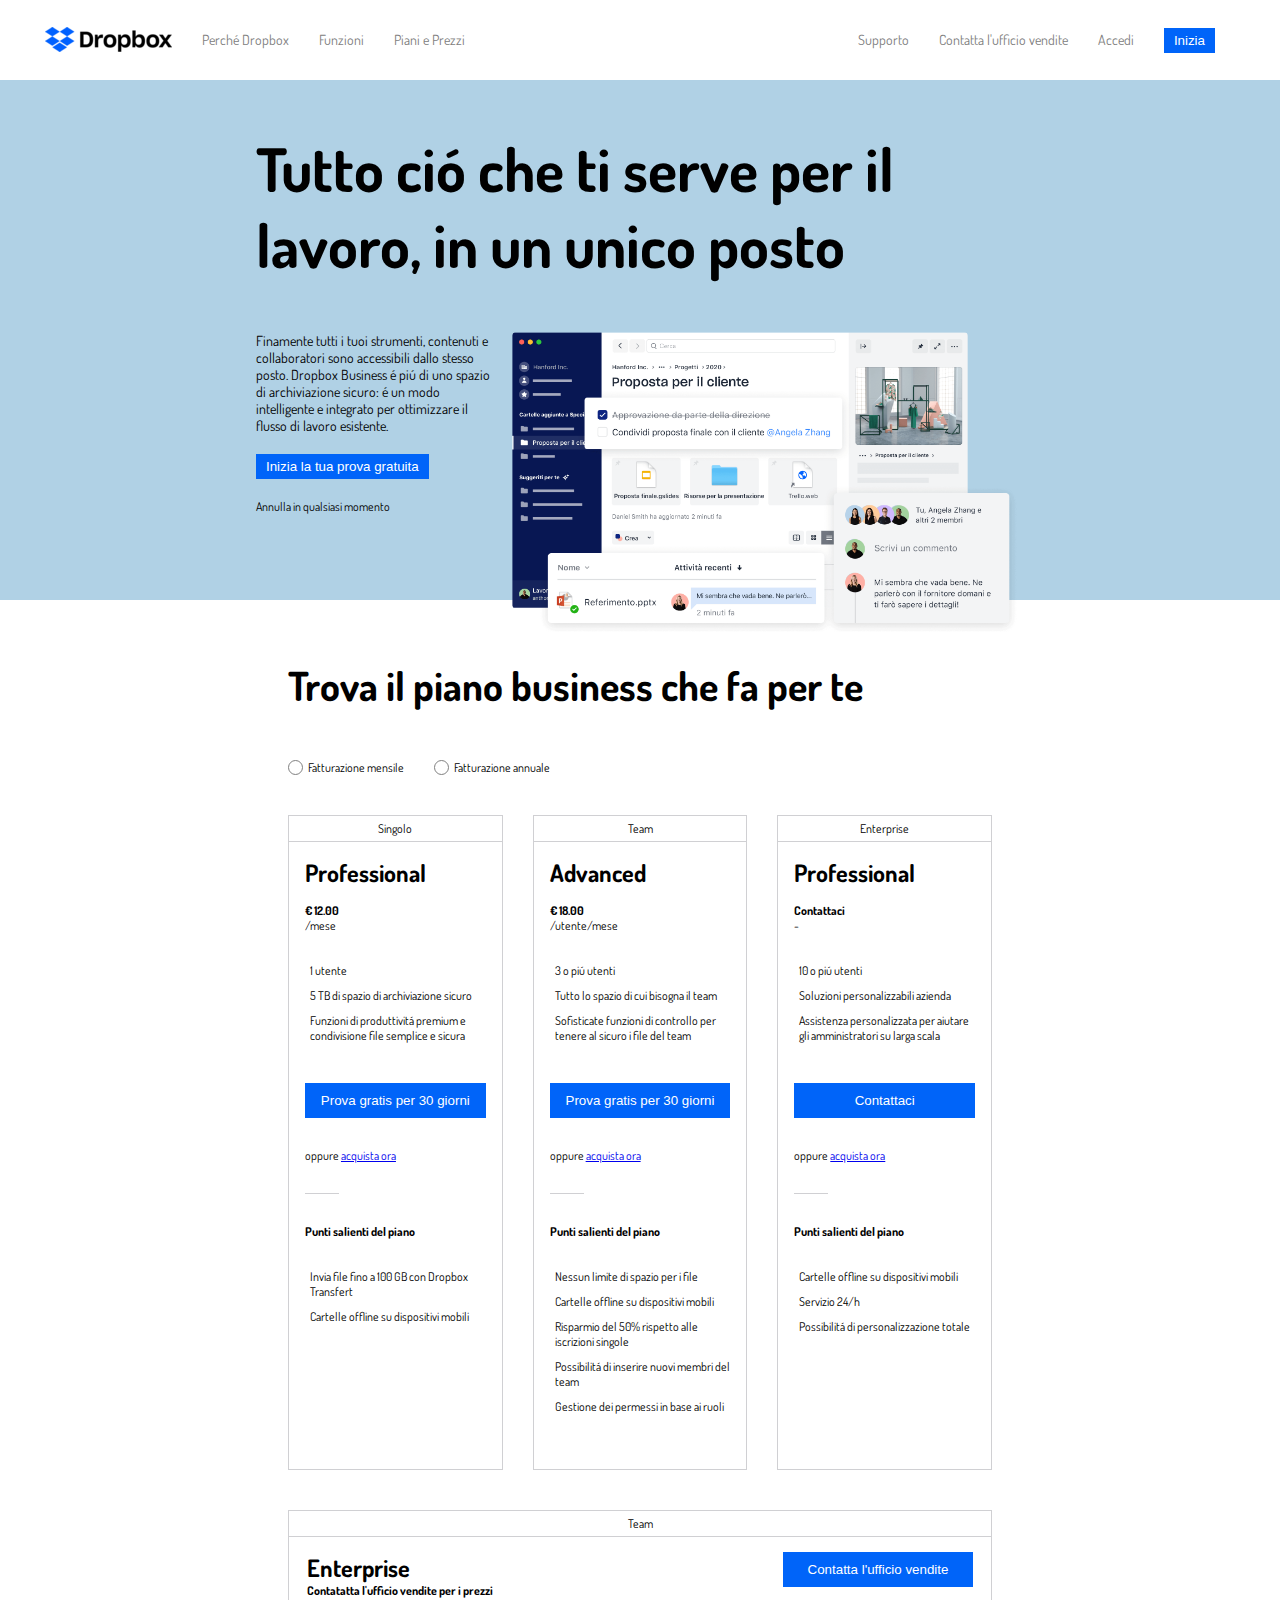
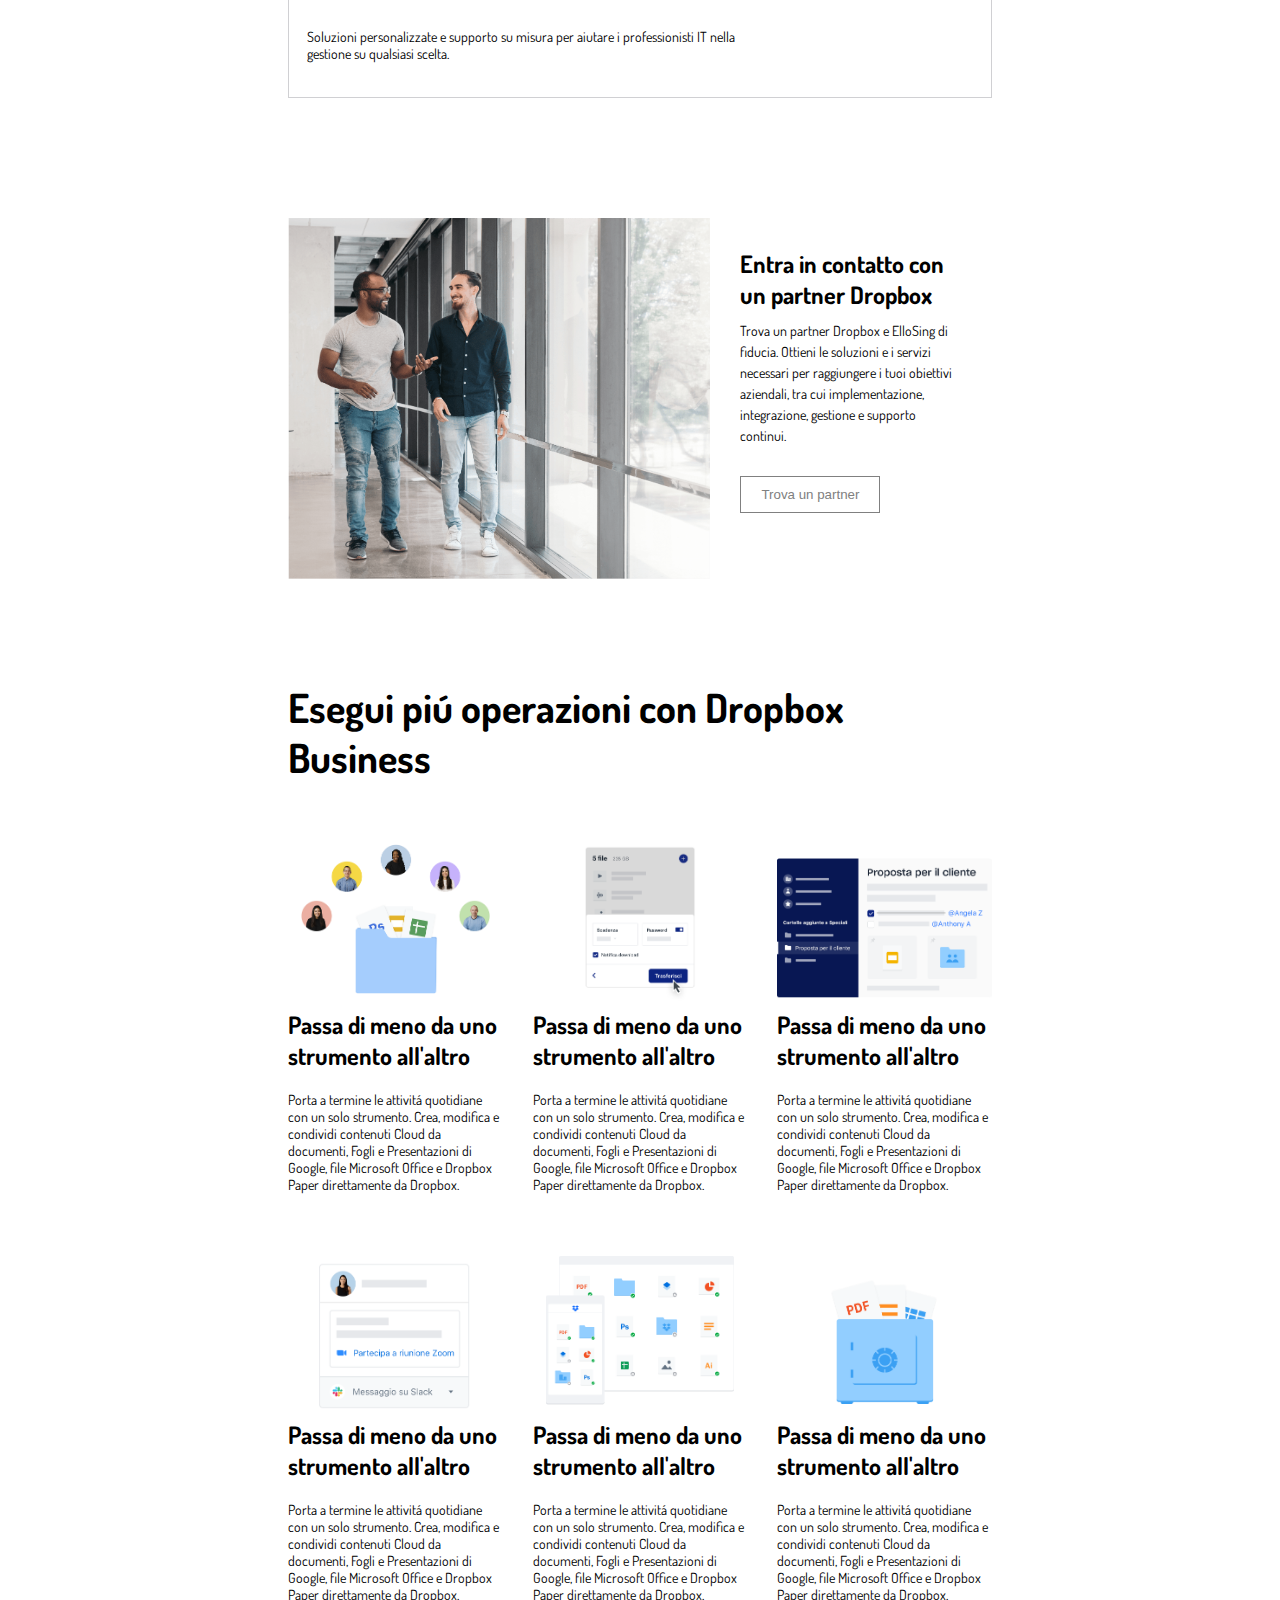
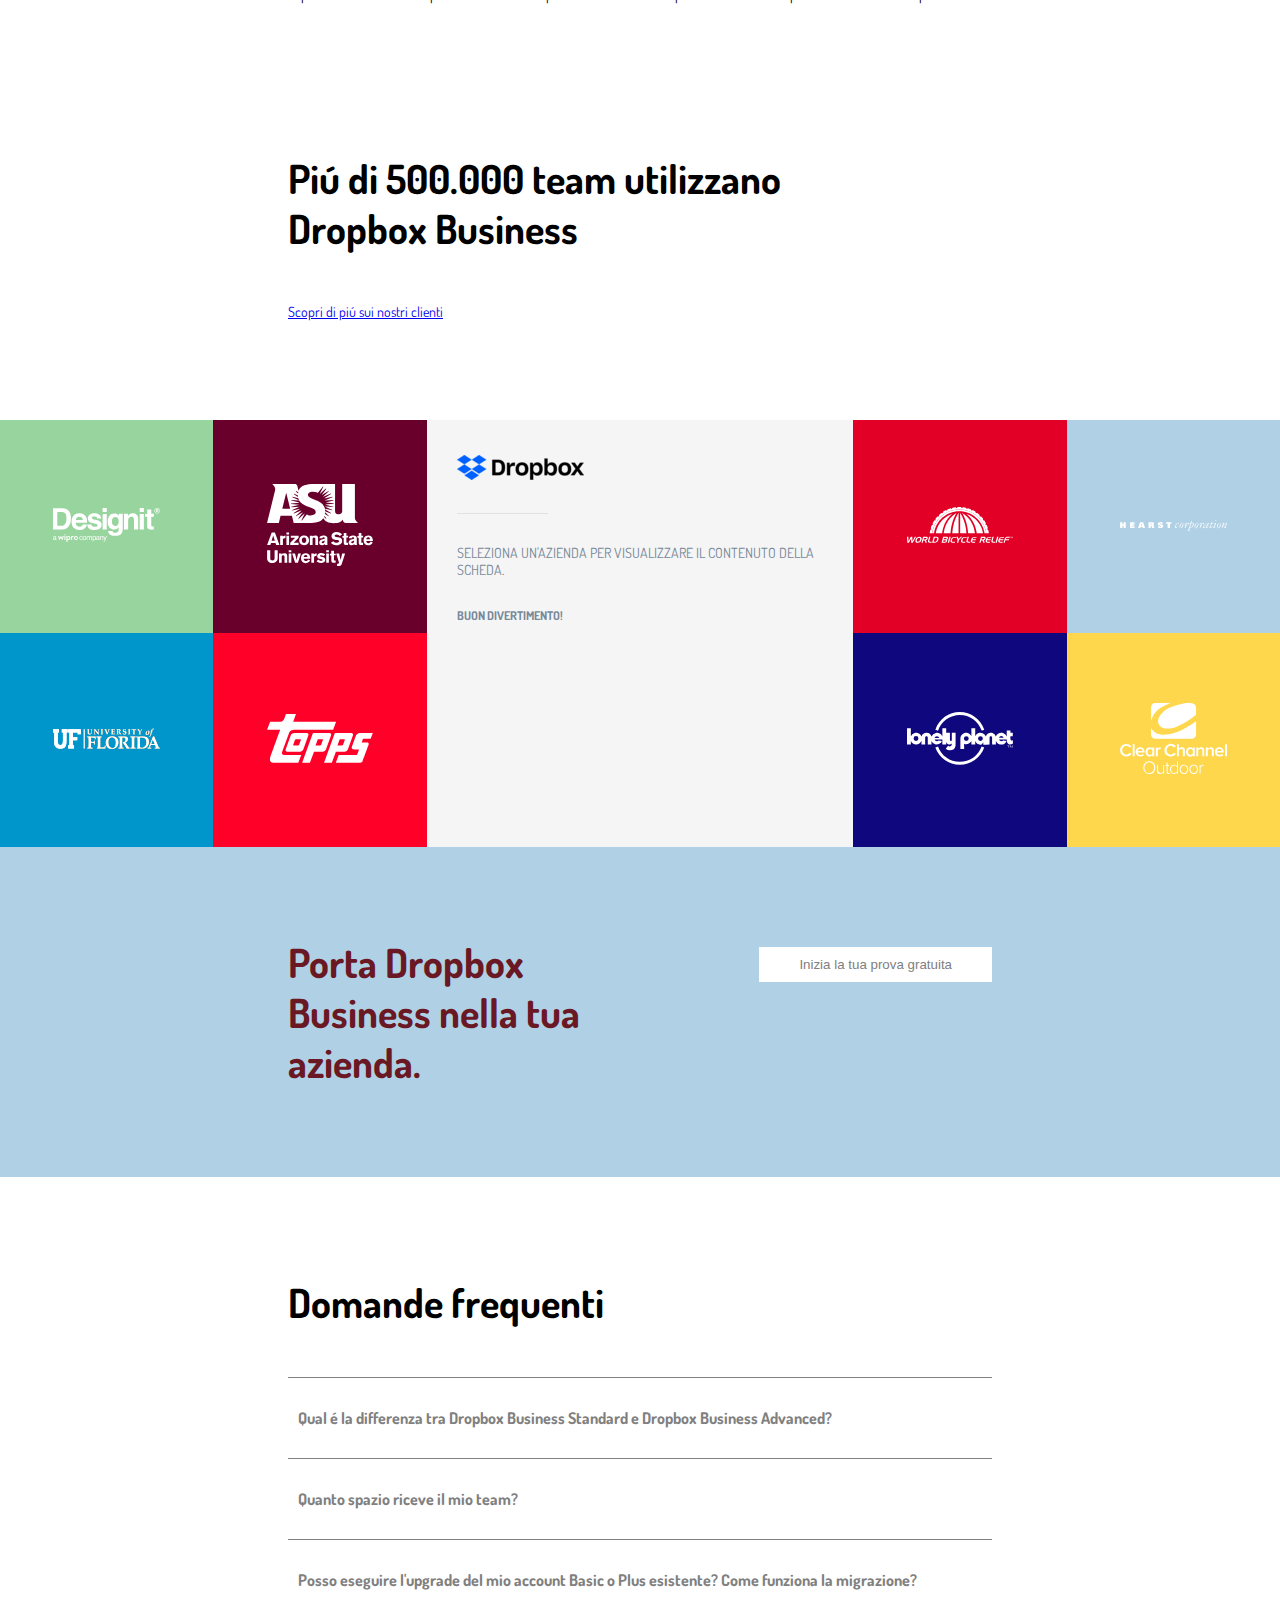
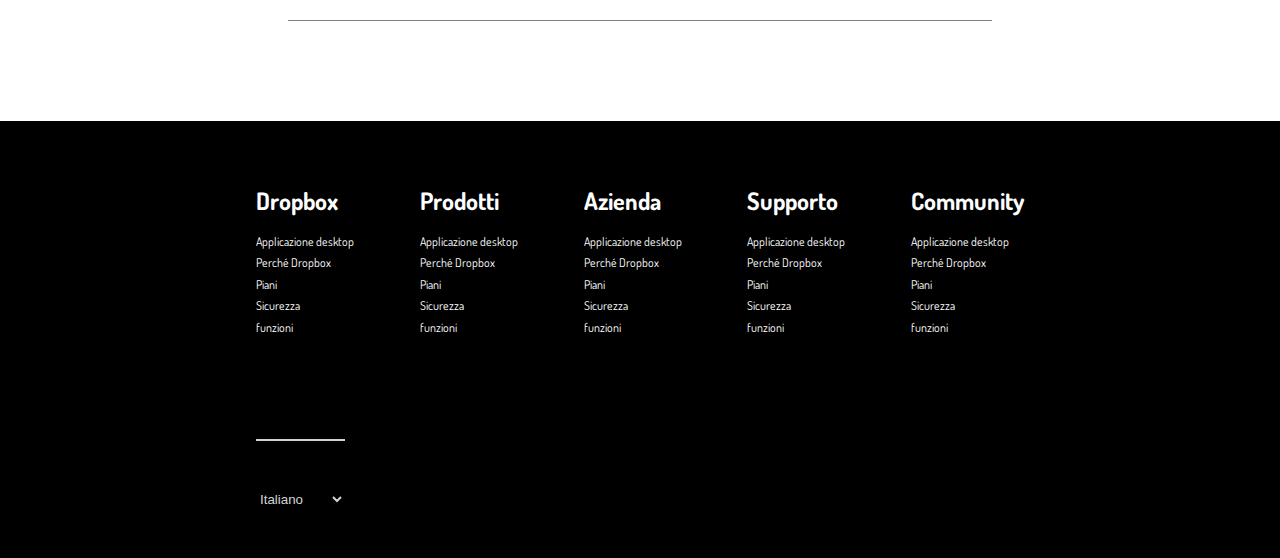
==== commit 06613ed3: "scheda clienti ok e centratura loghi con flex" ====
--- a/extra/index.html
+++ b/extra/index.html
@@ -370,135 +370,185 @@
                 <!-- parte sx -->
                 <div class="loghi flex">
 
-                    <div class="logo-cliente-sfondo green" tabIndex="3">
-
-                        <div class="scheda-cliente-nuova">
-                            <div class="logo-scheda-nuova">
+                    <!-- logo-bottone1 -->
+                    <div class="logo-cliente green" tabIndex="3">
+                        <div class="img-cliente">
+                            <img class="white" src="img/designit.svg" alt="designit">
+                        </div>
+                    </div>
+
+                    <!-- scheda da visualizzare1 -->
+                    <div class="center-schede off">
+                        <div class="scheda-azienda">
+                            <div class="logo-scheda">
                                 <img src="img/designit.svg" alt="desegnit">
                             </div>
-                            <p>"Imembri del nostro team lavorano constantemente in Paesi, fusi orari e uffici diversi. Ora molte soluzioni sono compatibili con queste esigenze, ma nessuna é facile quanto Dropbox e Dropbox Paper. Ora molte soluzioni sono compatibili con queste esigenze, ma nessuna é facile quanto Dropbox Paper".</p>
-                            <span>Morten Thomsen, Global IT Lead</span>
-                        </div>
-  
-                    </div>
-
-
-
-                    <div class="logo-cliente-sfondo darkred" tabIndex="4">
+                            <p>"Imembri del nostro team lavorano constantemente in Paesi, fusi orari e uffici diversi. Ora molte soluzioni sono compatibili con queste  Dropbox e Dropbox Paper. Ora molte soluzioni sono compatibili con  Lorem el nostro team ipsum dolor sit amet consectetur adipisicing elit esigenze, ma nessuna é facile quanto Dropbox e Dropbox Paper. Ora molte soluzioni sono compatibili con queste esigenze, ma nessuna é facile quanto Dropbox Paper".</p>
+                            <span>Morten Thomsen, Global IT Lead</span>
+                        </div>
+                    </div>
+
+
+                    <!-- logo-bottone2 -->
+                    <div class="logo-cliente darkred" tabIndex="4">
                         <div class="img-cliente">
-                            <img class="white" src="img/arizona_state_university.svg" alt="designit">
-                        </div>
-                    </div>
-
+                            <img class="white" src="img/arizona_state_university.svg" alt="asu">
+                        </div>
+                    </div>
+
+                    <!-- scheda da visualizzare2 -->
+                    <div class="center-schede off">
+
+                        <div class="scheda-azienda">
+                            <div class="logo-scheda">
+                                <img src="img/arizona_state_university.svg" alt="asu">
+                            </div>
+                            <p>"Imembri del nostro team lavorano constantemente in Paesi, fusi orari e uffici diversi. Ora molte soluzioni sono compatibili con queste esigenze, ma nessuna é facile quanto Dropbox e Dropbox Paper. Ora molte soluzioni sono compatibili con  Lorem el nostro team ipsum dolor sit amet consectetur adipisicing elit. Eum  ancora ancora ancora pariatur eius tenetur porro quam exercit queste esigenze, ma nessuna é el nostro team  facile quanto Dropbox Paper".</p>
+                            <span>Morten Thomsen, Global IT Lead</span>
+                        </div>
+                    
+                    </div>
+
+                    <!-- logo-bottone3 -->
                     <div class="logo-cliente lightblue" tabIndex="5">
                         <div class="img-cliente ">
-                            <img class="white" src="img/university_of_florida.svg" alt="designit">
-                        </div>
-                    </div>
-                    
+                            <img class="white" src="img/university_of_florida.svg" alt="uf">
+                        </div>
+                    </div>
+                    <!-- scheda da visualizzare3 -->
+                    <div class="center-schede off">
+
+                        <div class="scheda-azienda">
+                            <div class="logo-scheda">
+                                <img src="img/university_of_florida.svg" alt="uf">
+                            </div>
+                            <p>"Imembri del nostro team lavorano constantemente in Paesi, fusi orari e uffici diversi. Ora molte soluzioni sono compatibili con queste esigenze, ma nessuna é facile quanto Dropbox e Dropbox Paper. Ora molte soluzioni sono compatibili con queste esigenze, Lorem ipsum dolor sit amet consectetur, adipisicing elit. Obcaecati ipsam dolor ullam enim porro voluptate perferendis, laborum, quae quos repudiandae consectetur in quis hic a perspiciatis nam consequuntur. In, deleniti. ma nessuna é facile quanto Dropbox Paper".</p>
+                            <span>Morten Thomsen, Global IT Lead</span>
+                        </div>           
+                    </div>
+
+
+
+                    <!-- logo-bottone4 -->                    
                     <div class="logo-cliente red-sx" tabIndex="6">
                         <div class="img-cliente">
-                            <img class="white" src="img/topps.svg" alt="designit">
-                        </div>
-                    </div>
-                </div>
+                            <img class="white" src="img/topps.svg" alt="topps">
+                        </div>
+                    </div>
+                    <!-- scheda da visualizzare4 -->
+                    <div class="center-schede off">
+
+                        <div class="scheda-azienda">
+                            <div class="logo-scheda">
+                                <img src="img/topps.svg" alt="topps">
+                            </div>
+                            <p>"Imembri del nostro team lavorano constantemente in Paesi, fusi orari e uffici diversi. Ora molte soluzioni sono compatibili con queste esigenze, ma nessuna é facile quanto Dropbox e Dropbox Paper. Ora molte soluzioni sono compatibili con queste esigenze, ma nessuna é facile quanto Dropbox Paper".</p>
+                            <span>Morten Thomsen, Global IT Lead</span>
+                        </div>                   
+                    </div>
+
+                </div>
+
+
+
+
                 <!-- parte centro -->
-                <div class="loghi description">
-                    <div class="center-schede">
-
-                        <div class="scheda-azienda designit">
-                            <div class="logo-scheda">
-                                <img src="img/designit.svg" alt="desegnit">
-                            </div>
-                            <p>"Imembri del nostro team lavorano constantemente in Paesi, fusi orari e uffici diversi. Ora molte soluzioni sono compatibili con queste esigenze, ma nessuna é facile quanto Dropbox e Dropbox Paper. Ora molte soluzioni sono compatibili con queste esigenze, ma nessuna é facile quanto Dropbox Paper".</p>
-                            <span>Morten Thomsen, Global IT Lead</span>
-                        </div>
-
-                        <div class="scheda-azienda asu">
-                            <div class="logo-scheda">
-                                <img src="img/arizona_state_university.svg" alt="asu">
-                            </div>
-                            <p>"Imembri del nostro team lavorano constantemente in Paesi, fusi orari e uffici diversi. Ora molte soluzioni sono compatibili con queste esigenze, ma nessuna é facile quanto Dropbox e Dropbox Paper. Ora molte soluzioni sono compatibili con queste esigenze, ma nessuna é facile quanto Dropbox Paper".</p>
-                            <span>Morten Thomsen, Global IT Lead</span>
-                        </div>
-                        
-                        <div class="scheda-azienda uf">
-                            <div class="logo-scheda">
-                                <img src="img/university_of_florida.svg" alt="uf">
-                            </div>
-                            <p>"Imembri del nostro team lavorano constantemente in Paesi, fusi orari e uffici diversi. Ora molte soluzioni sono compatibili con queste esigenze, ma nessuna é facile quanto Dropbox e Dropbox Paper. Ora molte soluzioni sono compatibili con queste esigenze, ma nessuna é facile quanto Dropbox Paper".</p>
-                            <span>Morten Thomsen, Global IT Lead</span>
-                        </div>
-
-                        <div class="scheda-azienda topps">
-                            <div class="logo-scheda">
-                                <img src="img/topps.svg" alt="topps">
-                            </div>
-                            <p>"Imembri del nostro team lavorano constantemente in Paesi, fusi orari e uffici diversi. Ora molte soluzioni sono compatibili con queste esigenze, ma nessuna é facile quanto Dropbox e Dropbox Paper. Ora molte soluzioni sono compatibili con queste esigenze, ma nessuna é facile quanto Dropbox Paper".</p>
-                            <span>Morten Thomsen, Global IT Lead</span>
-                        </div>   
-
-                        <div class="scheda-azienda world">
-                            <div class="logo-scheda">
-                                <img src="img/world_bicycle_relief.svg" alt="world">
-                            </div>
-                            <p>"Imembri del nostro team lavorano constantemente in Paesi, fusi orari e uffici diversi. Ora molte soluzioni sono compatibili con queste esigenze, ma nessuna é facile quanto Dropbox e Dropbox Paper. Ora molte soluzioni sono compatibili con queste esigenze, ma nessuna é facile quanto Dropbox Paper".</p>
-                            <span>Morten Thomsen, Global IT Lead</span>
-                        </div>
-
-                        <div class="scheda-azienda hearst">
-                            <div class="logo-scheda">
-                                <img src="img/hearst_corp.svg" alt="hearst">
-                            </div>
-                            <p>"Imembri del nostro team lavorano constantemente in Paesi, fusi orari e uffici diversi. Ora molte soluzioni sono compatibili con queste esigenze, ma nessuna é facile quanto Dropbox e Dropbox Paper. Ora molte soluzioni sono compatibili con queste esigenze, ma nessuna é facile quanto Dropbox Paper".</p>
-                            <span>Morten Thomsen, Global IT Lead</span>
-                        </div>
-                        
-                        <div class="scheda-azienda lonely">
-                            <div class="logo-scheda">
-                                <img src="img/lonely_planet.svg" alt="lonely">
-                            </div>
-                            <p>"Imembri del nostro team lavorano constantemente in Paesi, fusi orari e uffici diversi. Ora molte soluzioni sono compatibili con queste esigenze, ma nessuna é facile quanto Dropbox e Dropbox Paper. Ora molte soluzioni sono compatibili con queste esigenze, ma nessuna é facile quanto Dropbox Paper".</p>
-                            <span>Morten Thomsen, Global IT Lead</span>
-                        </div>
-
-                        <div class="scheda-azienda clear">
-                            <div class="logo-scheda">
-                                <img src="img/clear_channel.svg" alt="clear">
-                            </div>
-                            <p>"Imembri del nostro team lavorano constantemente in Paesi, fusi orari e uffici diversi. Ora molte soluzioni sono compatibili con queste esigenze, ma nessuna é facile quanto Dropbox e Dropbox Paper. Ora molte soluzioni sono compatibili con queste esigenze, ma nessuna é facile quanto Dropbox Paper".</p>
-                            <span>Morten Thomsen, Global IT Lead</span>
-                        </div> 
-
-
-                    </div>
-                </div>
+                <div class="loghi">
+
+                    <div class="center-schede presentazione">
+                        <div class="scheda-azienda">
+                            <div class="logo-scheda">
+                                <img src="img/logo-small.png" alt="dropbox">
+                            </div>
+                            <p>SELEZIONA UN'AZIENDA PER VISUALIZZARE IL CONTENUTO DELLA SCHEDA.</p>
+                            <span><strong>BUON DIVERTIMENTO!</strong></span>
+                        </div>
+                    </div>
+
+                </div>
+
                 <!-- parte dx -->
                 <div class="loghi flex">
 
+                    <!-- logo-bottone5 -->
                     <div class="logo-cliente red-dx" tabIndex="7">
                         <div class="img-cliente">
-                            <img class="white" src="img/world_bicycle_relief.svg" alt="designit">
-                        </div>
-                    </div>
-
+                            <img class="white" src="img/world_bicycle_relief.svg" alt="world">
+                        </div>
+                    </div>
+                    <!-- scheda da visualizzare5 -->
+                    <div class="center-schede off">
+
+                        <div class="scheda-azienda">
+                            <div class="logo-scheda">
+                                <img src="img/world_bicycle_relief.svg" alt="world">
+                            </div>
+                            <p>"Imembri del nostro team lavorano constantemente in Paesi, fusi orari e uffici diversi. Ora molte soluzioni sono compatibili con queste esigenze, ma nessuna é facile quanto Dropbox e Dropbox Paper. Ora molte soluzioni sono compatibili con queste esigenze, ma nessuna é facile quanto Dropbox Paper".</p>
+                            <span>Morten Thomsen, Global IT Lead</span>
+                        </div>
+                    
+                    </div>
+
+
+                    <!-- logo-bottone6 -->
                     <div class="logo-cliente lightgrey" tabIndex="8">
                         <div class="img-cliente">
-                            <img class="white" src="img/hearst_corp.svg" alt="designit">
-                        </div>
-                    </div>
+                            <img class="white" src="img/hearst_corp.svg" alt="hearst">
+                        </div>
+                    </div>
+                    <!-- scheda da visualizzare6 -->
+                    <div class="center-schede off">
+
+                        <div class="scheda-azienda">
+                            <div class="logo-scheda">
+                                <img src="img/hearst_corp.svg" alt="hearst">
+                            </div>
+                            <p>"Imembri del nostro team lavorano constantemente in Paesi, bla bla bla bla bla bla fusi orari e uffici diversi. Ora molte soluzioni sono compatibili con queste esigenze, ma nessuna é facile bla bla bla bla bla lba quanto Dropbox e Dropbox Paper. Ora molte soluzioni sono compatibili con queste esigenze, ma nessuna é facile quanto Dropbox Paper  nze, ma nessuna é facile bla bla bla bla bla lba quanto Dropbox e Dropbox Paper. Ora molte soluzioni sono compatibili con ques".</p>
+                            <span>Morten Thomsen, Global IT Lead</span>
+                        </div>
                     
+                    </div>                    
+
+
+
+                    <!-- logo-bottone7 -->                    
                     <div class="logo-cliente darkblue" tabIndex="9">
                         <div class="img-cliente">
-                            <img class="white" src="img/lonely_planet.svg" alt="designit">
-                        </div>
-                    </div>
+                            <img class="white" src="img/lonely_planet.svg" alt="lonely">
+                        </div>
+                    </div>
+                    <!-- scheda da visualizzare7 -->                 
+                    <div class="center-schede off">
+
+                        <div class="scheda-azienda">
+                            <div class="logo-scheda">
+                                <img src="img/lonely_planet.svg" alt="lonely">
+                            </div>
+                            <p>"Imembri del nostro team lavorano constantemente in Paesi, fusi orari e uffici diversi. Ora molte soluzioni sono compatibili con queste esigenze, ma nessuna é facile quanto Dropbox e Dropbox Paper. Ora molte soluzioni sono compatibili con queste esigenze, ma nessuna é facile quanto Dropbox Paper".</p>
+                            <span>Morten Thomsen, Global IT Lead</span>
+                        </div>
                     
+                    </div>                    
+
+
+
+                    <!-- logo-bottone8 -->                    
                     <div class="logo-cliente yellow" tabIndex="10">
                         <div class="img-cliente">
                             <img class="white" src="img/clear_channel.svg" alt="designit">
                         </div>
                     </div>
+                    <!-- scheda da visualizzare8 -->
+                    <div class="center-schede off">
+                        <div class="scheda-azienda">
+                            <div class="logo-scheda">
+                                <img src="img/clear_channel.svg" alt="clear">
+                            </div>
+                            <p>"Imembri del nostro team lavorano constantemente in Paesi, fusi orari e uffici diversi. Ora molte soluzioni sono compatibili con queste esigenze, ma nessuna é facile quanto Dropbox e Dropbox Paper. Ora molte soluzioni sono compatibili con queste esigenze, ma nessuna é facile quanto Dropbox Paper".</p>
+                            <span>Morten Thomsen, Global IT Lead</span>
+                        </div>                     
+                    </div>
+
                 </div>
             </div>
 
--- a/extra/css/style.css
+++ b/extra/css/style.css
@@ -371,73 +371,38 @@
 
 .clienti .loghi {
     flex-basis: calc(100%/3);
+    height: calc(100vw/3);
     flex-wrap: wrap;
 }
 
-/* modifiche */
+
 
 #elemento-grande{
     position: relative;
-}
-
-.clienti .logo-cliente-sfondo{
+    background-color: rgb(245, 245, 245);
+}
+
+
+.logo-cliente:focus + .off{
+    display: inline-block;
+}
+
+
+
+
+
+.clienti .logo-cliente{
     flex-basis: 50%;
-    padding-top: 50%;
+    height: 50%;
+    display: flex;
+    justify-content: center;
+    align-items: center;
     outline-offset: -10px;
     cursor: pointer;
-    outline-offset: -10px;
-    background-repeat: no-repeat;
-    background-size: 50%;
-    background-position-x: center;
-    background-position-y: center;
-    /* filter: invert(100%); */
-}
-
-.scheda-cliente-nuova{
-    position: absolute;
-    background-color: brown;
-    padding: 20px 20px;
-    height: 100%;
-    width: 100%;
-    top: 0;
-    left: calc(100%/3);
-}
-
-.logo-scheda-nuova{
-    width: 20%;
-}
-
-.logo-scheda-nuova img{
-    max-width: 200%;
-}
-
-.clienti .logo-cliente-sfondo.green{
-    background-color: rgb(90, 45, 92);
-    background-image: url(../img/designit.svg);
-    
-}
-
-.logo-cliente-sfondo:focus{
-    outline: 10px solid rgba(0, 0, 0, 0.5);
-    
-  }
-
-
-/* vecchio */
-
-.clienti .logo-cliente{
-    flex-basis: 50%;
-    padding-top: 50%;
-    position: relative;
-    outline-offset: -10px;
-    cursor: pointer;
 }
 
 .clienti .img-cliente{
-    position: absolute;
-    top: 50%;
-    left: 50%;
-    transform: translate(-50%, -50%);
+
     width: 50%;
     
 }
@@ -455,10 +420,15 @@
 
 /* schede clienti */
 
-.description .center-schede{
-    width: 85%;
+.center-schede{
+    position: absolute;
+    width: calc(100%/3 - 60px);
+    top: 0;
+    left: calc(100%/3 + 30px); 
     margin: 35px auto;
     color: lightslategray;
+    background-color: rgb(245, 245, 245);
+    z-index: 80;
 }
 
 .logo-scheda{
@@ -475,7 +445,11 @@
     
 }
 
-.asu, .uf, .topps, .world, .hearst, .lonely, .clear{
+.presentazione{
+    z-index: 70;
+}
+
+.off{
     display: none;
 }
 
@@ -510,11 +484,6 @@
     background-color: rgb(255, 215, 76);
 }
 
-/* colore centro */
-
-.loghi.description{
-    background-color: rgb(245, 245, 245);
-}
 
 /* clienti bottom */
 
